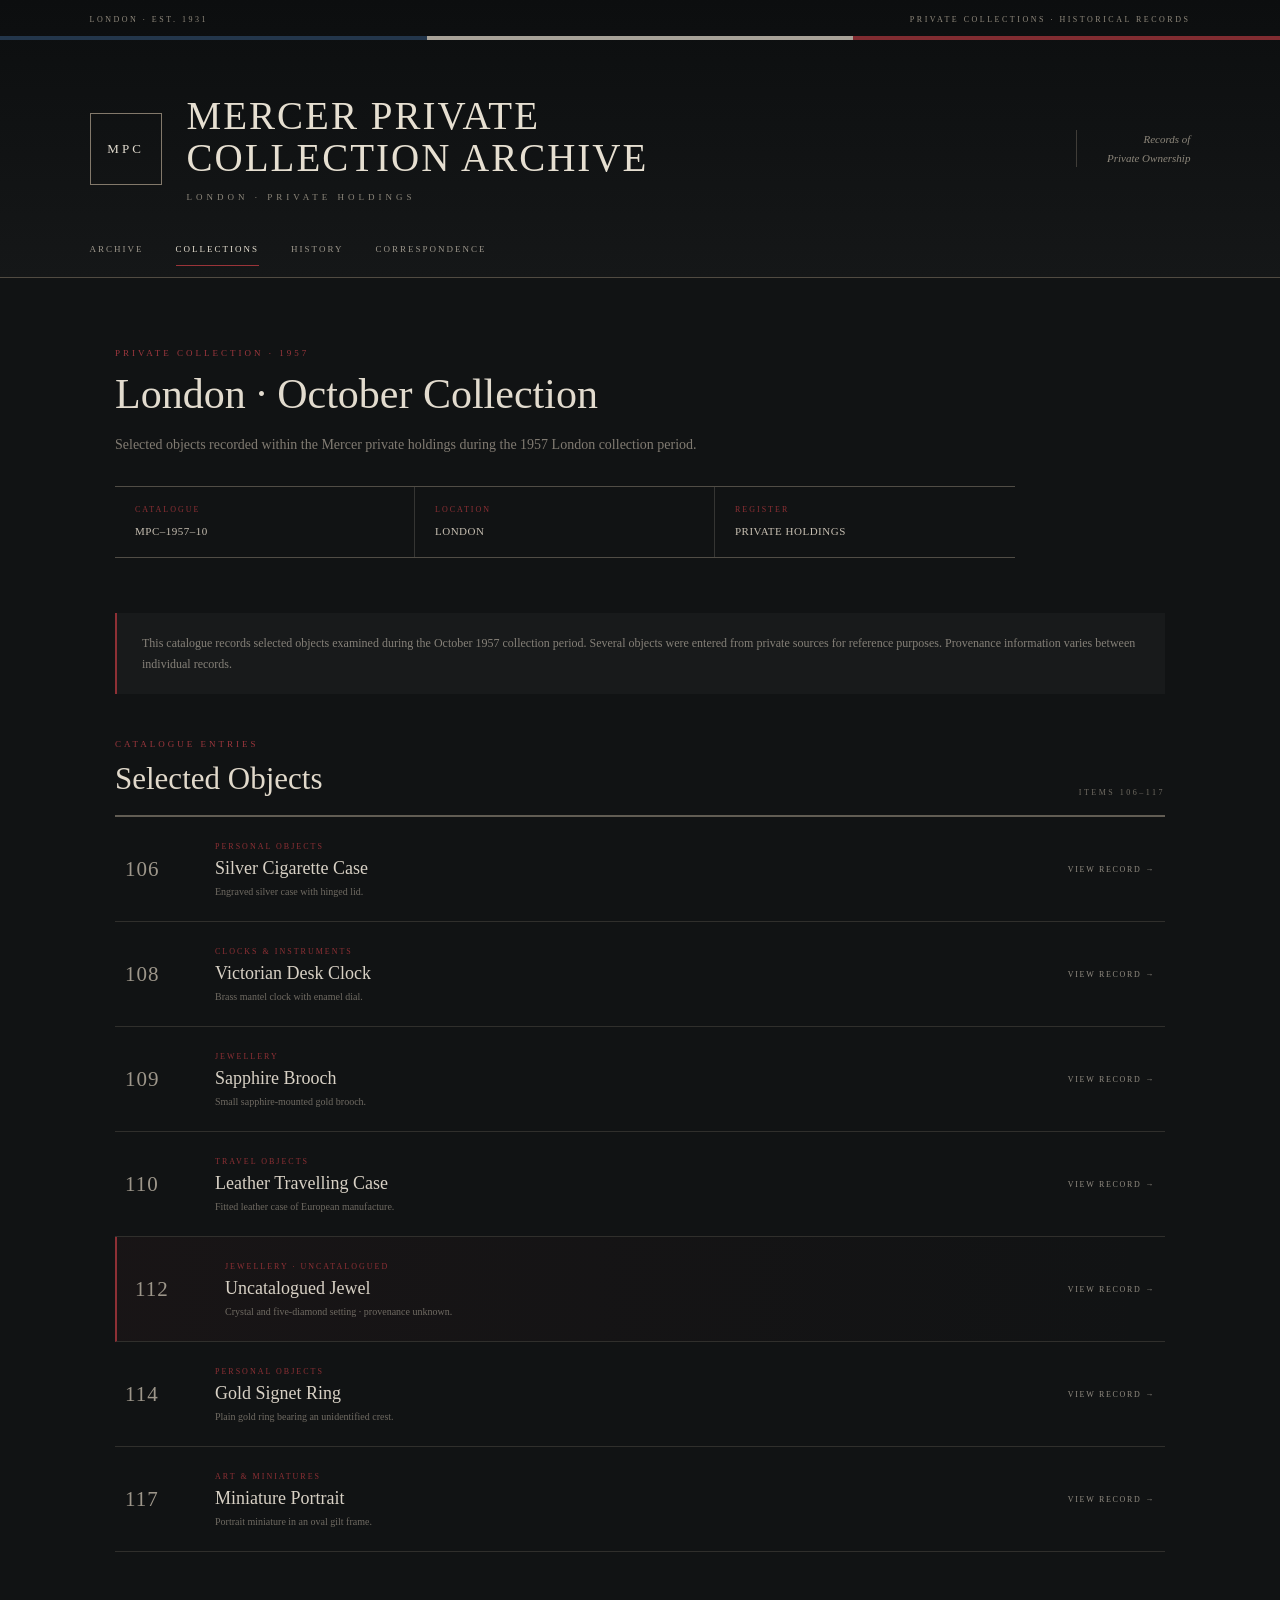
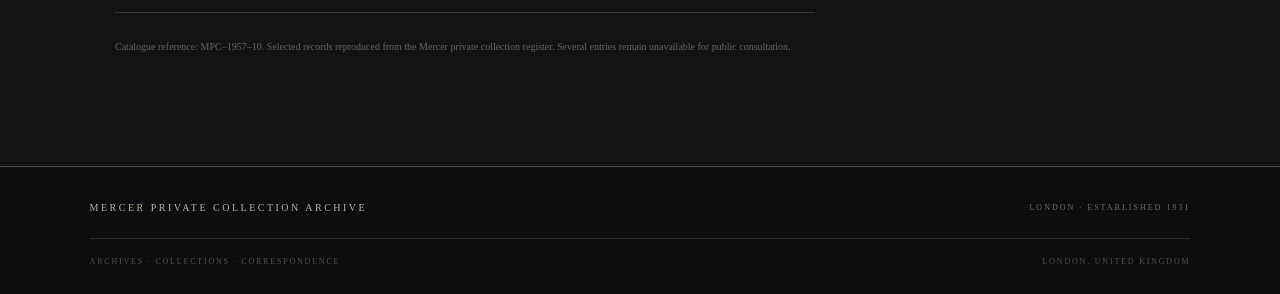
==== catalogue-1957.html @ b0cab0dc "Add initial HTML structure for 1957 catalogue" ====
<!DOCTYPE html>
<html lang="en">

<head>
    <meta charset="UTF-8">
    <meta name="viewport" content="width=device-width, initial-scale=1.0">

    <title>1957 Catalogue — Mercer Private Collection Archive</title>

    <link rel="stylesheet" href="style.css">

    <style>

        /* =========================================
           1957 CATALOGUE
           ========================================= */

        .catalogue-header {
            max-width: 900px;
            margin-bottom: 55px;
        }

        .catalogue-header h2 {
            margin: 0;

            color: #e2dbce;

            font-size: 42px;
            font-weight: normal;

            line-height: 1.15;
        }

        .catalogue-header .subtitle {
            margin: 14px 0 0;

            color: #817b72;

            font-size: 14px;
            line-height: 1.7;
        }


        /* CATALOGUE IDENTIFICATION */

        .catalogue-meta {
            display: grid;

            grid-template-columns: repeat(3, 1fr);

            margin-top: 30px;

            border-top: 1px solid #514d46;
            border-bottom: 1px solid #514d46;
        }

        .catalogue-meta div {
            padding: 18px 20px;

            border-right: 1px solid #353533;
        }

        .catalogue-meta div:last-child {
            border-right: none;
        }

        .catalogue-meta span {
            display: block;

            margin-bottom: 7px;

            color: #8e3035;

            font-size: 8px;
            letter-spacing: 2px;
        }

        .catalogue-meta strong {
            color: #c6beb1;

            font-size: 11px;
            font-weight: normal;
            letter-spacing: 0.5px;
        }


        /* ARCHIVAL NOTICE */

        .catalogue-notice {
            margin: 45px 0;

            padding: 20px 25px;

            background: #181a1b;

            border-left: 2px solid #8e3035;

            color: #858078;

            font-size: 12px;
            line-height: 1.7;
        }


        /* LOT LIST */

        .lot-list {
            border-top: 1px solid #625d54;
        }

        .lot {
            display: grid;

            grid-template-columns: 90px 1fr 150px;

            align-items: center;

            min-height: 105px;

            padding: 20px 10px;

            border-bottom: 1px solid #302f2c;

            transition: background 0.25s ease;
        }

        .lot:hover {
            background: #181a1b;
        }


        .lot-number {
            color: #9d968a;

            font-size: 21px;
            letter-spacing: 1px;
        }


        .lot-info .category {
            margin: 0 0 7px;

            color: #8e3035;

            font-size: 8px;
            letter-spacing: 2px;

            text-transform: uppercase;
        }


        .lot-info h3 {
            margin: 0;

            color: #d8d1c5;

            font-size: 18px;
            font-weight: normal;
        }


        .lot-info p {
            margin: 7px 0 0;

            color: #6f6a62;

            font-size: 10px;
        }


        .lot > a {
            color: #928c82;

            font-size: 8px;
            letter-spacing: 1.7px;

            text-align: right;

            text-decoration: none;
        }


        .lot > a:hover {
            color: #bd464b;
        }


        /* ITEM 112 */

        .lot.special {
            border-left: 2px solid #8e3035;

            padding-left: 18px;

            background:
                linear-gradient(
                    90deg,
                    rgba(142, 48, 53, 0.06),
                    transparent
                );
        }


        /* CATALOGUE FOOTNOTE */

        .catalogue-footnote {
            max-width: 700px;

            margin-top: 60px;

            padding-top: 25px;

            border-top: 1px solid #353533;

            color: #68645d;

            font-size: 10px;
            line-height: 1.8;
        }


        @media (max-width: 700px) {

            .catalogue-header h2 {
                font-size: 34px;
            }

            .catalogue-meta {
                grid-template-columns: 1fr;
            }

            .catalogue-meta div {
                border-right: none;
                border-bottom: 1px solid #353533;
            }

            .catalogue-meta div:last-child {
                border-bottom: none;
            }

            .lot {
                grid-template-columns: 65px 1fr;
                gap: 12px;
            }

            .lot > a {
                grid-column: 2;

                text-align: left;

                margin-top: 8px;
            }

        }

    </style>

</head>


<body>


<header>

    <div class="top-line">
        <span>LONDON · EST. 1931</span>
        <span>PRIVATE COLLECTIONS · HISTORICAL RECORDS</span>
    </div>


    <div class="british-line">
        <span class="blue"></span>
        <span class="white"></span>
        <span class="red"></span>
    </div>


    <div class="header-content">

        <div class="archive-mark">
            MPC
        </div>

        <div class="title-block">

            <h1>
                Mercer Private<br>
                Collection Archive
            </h1>

            <p>
                LONDON · PRIVATE HOLDINGS
            </p>

        </div>

        <div class="header-note">
            Records of<br>
            Private Ownership
        </div>

    </div>


    <nav>

        <a href="index.html">
            ARCHIVE
        </a>

        <a href="catalogue-1957.html" class="active">
            COLLECTIONS
        </a>

        <a href="#">
            HISTORY
        </a>

        <a href="#">
            CORRESPONDENCE
        </a>

    </nav>

</header>



<main>


    <div class="catalogue-header">

        <p class="eyebrow">
            PRIVATE COLLECTION · 1957
        </p>

        <h2>
            London · October Collection
        </h2>

        <p class="subtitle">
            Selected objects recorded within the Mercer private
            holdings during the 1957 London collection period.
        </p>


        <div class="catalogue-meta">

            <div>

                <span>CATALOGUE</span>

                <strong>
                    MPC–1957–10
                </strong>

            </div>


            <div>

                <span>LOCATION</span>

                <strong>
                    LONDON
                </strong>

            </div>


            <div>

                <span>REGISTER</span>

                <strong>
                    PRIVATE HOLDINGS
                </strong>

            </div>

        </div>

    </div>



    <div class="catalogue-notice">

        This catalogue records selected objects examined during
        the October 1957 collection period. Several objects were
        entered from private sources for reference purposes.
        Provenance information varies between individual records.

    </div>



    <section>

        <div class="section-heading">

            <div>

                <p class="eyebrow">
                    CATALOGUE ENTRIES
                </p>

                <h2>
                    Selected Objects
                </h2>

            </div>

            <span>
                ITEMS 106–117
            </span>

        </div>



        <div class="lot-list">


            <!-- ITEM 106 -->

            <div class="lot">

                <div class="lot-number">
                    106
                </div>

                <div class="lot-info">

                    <p class="category">
                        PERSONAL OBJECTS
                    </p>

                    <h3>
                        Silver Cigarette Case
                    </h3>

                    <p>
                        Engraved silver case with hinged lid.
                    </p>

                </div>

                <a href="#">
                    VIEW RECORD →
                </a>

            </div>



            <!-- ITEM 108 -->

            <div class="lot">

                <div class="lot-number">
                    108
                </div>

                <div class="lot-info">

                    <p class="category">
                        CLOCKS & INSTRUMENTS
                    </p>

                    <h3>
                        Victorian Desk Clock
                    </h3>

                    <p>
                        Brass mantel clock with enamel dial.
                    </p>

                </div>

                <a href="#">
                    VIEW RECORD →
                </a>

            </div>



            <!-- ITEM 109 -->

            <div class="lot">

                <div class="lot-number">
                    109
                </div>

                <div class="lot-info">

                    <p class="category">
                        JEWELLERY
                    </p>

                    <h3>
                        Sapphire Brooch
                    </h3>

                    <p>
                        Small sapphire-mounted gold brooch.
                    </p>

                </div>

                <a href="#">
                    VIEW RECORD →
                </a>

            </div>



            <!-- ITEM 110 -->

            <div class="lot">

                <div class="lot-number">
                    110
                </div>

                <div class="lot-info">

                    <p class="category">
                        TRAVEL OBJECTS
                    </p>

                    <h3>
                        Leather Travelling Case
                    </h3>

                    <p>
                        Fitted leather case of European manufacture.
                    </p>

                </div>

                <a href="#">
                    VIEW RECORD →
                </a>

            </div>



            <!-- ITEM 112 — IMPORTANT -->

            <div class="lot special">

                <div class="lot-number">
                    112
                </div>

                <div class="lot-info">

                    <p class="category">
                        JEWELLERY · UNCATALOGUED
                    </p>

                    <h3>
                        Uncatalogued Jewel
                    </h3>

                    <p>
                        Crystal and five-diamond setting · provenance unknown.
                    </p>

                </div>

                <a href="record-1957.html?item=112">
                    VIEW RECORD →
                </a>

            </div>



            <!-- ITEM 114 -->

            <div class="lot">

                <div class="lot-number">
                    114
                </div>

                <div class="lot-info">

                    <p class="category">
                        PERSONAL OBJECTS
                    </p>

                    <h3>
                        Gold Signet Ring
                    </h3>

                    <p>
                        Plain gold ring bearing an unidentified crest.
                    </p>

                </div>

                <a href="#">
                    VIEW RECORD →
                </a>

            </div>



            <!-- ITEM 117 -->

            <div class="lot">

                <div class="lot-number">
                    117
                </div>

                <div class="lot-info">

                    <p class="category">
                        ART & MINIATURES
                    </p>

                    <h3>
                        Miniature Portrait
                    </h3>

                    <p>
                        Portrait miniature in an oval gilt frame.
                    </p>

                </div>

                <a href="#">
                    VIEW RECORD →
                </a>

            </div>


        </div>

    </section>



    <p class="catalogue-footnote">

        Catalogue reference: MPC–1957–10.
        Selected records reproduced from the Mercer private
        collection register. Several entries remain unavailable
        for public consultation.

    </p>


</main>



<footer>

    <div class="footer-main">

        <div>
            MERCER PRIVATE COLLECTION ARCHIVE
        </div>

        <span>
            LONDON · ESTABLISHED 1931
        </span>

    </div>


    <div class="footer-bottom">

        <span>
            ARCHIVES · COLLECTIONS · CORRESPONDENCE
        </span>

        <span>
            LONDON, UNITED KINGDOM
        </span>

    </div>

</footer>


</body>
</html>
---- style.css ----
/* =========================================
   MERCER PRIVATE COLLECTION ARCHIVE
   LONDON · EST. 1931
   ========================================= */

* {
    box-sizing: border-box;
}

html {
    scroll-behavior: smooth;
}

body {
    margin: 0;
    background: #111314;
    color: #ddd8cc;
    font-family: Georgia, "Times New Roman", serif;
}


/* =========================================
   HEADER
   ========================================= */

header {
    background:
        linear-gradient(
            180deg,
            #0c0e0f 0%,
            #151718 100%
        );

    border-bottom: 1px solid #514b42;
}


/* TOP LINE */

.top-line {
    display: flex;
    justify-content: space-between;

    padding: 15px 7% 12px;

    color: #918a7d;

    font-size: 8px;
    letter-spacing: 2.5px;
    text-transform: uppercase;
}


/* BRITISH-INSPIRED ACCENT */

.british-line {
    display: flex;
    height: 4px;
    opacity: 0.9;
}

.british-line .blue {
    flex: 1;
    background: #263b52;
}

.british-line .white {
    flex: 1;
    background: #b9b3a7;
}

.british-line .red {
    flex: 1;
    background: #8e3035;
}


/* HEADER CONTENT */

.header-content {
    display: flex;
    align-items: center;

    gap: 25px;

    padding: 55px 7% 42px;
}


.archive-mark {
    width: 72px;
    height: 72px;

    display: flex;
    align-items: center;
    justify-content: center;

    flex-shrink: 0;

    border: 1px solid #83796b;

    color: #e2dccf;

    font-size: 13px;
    letter-spacing: 3px;
}


.title-block {
    flex: 1;
}


.title-block h1 {
    margin: 0;

    color: #e6dfd1;

    font-size: 39px;
    font-weight: normal;
    line-height: 1.08;

    letter-spacing: 2px;

    text-transform: uppercase;
}


.title-block p {
    margin: 13px 0 0;

    color: #8d877b;

    font-size: 9px;
    letter-spacing: 4px;
}


.header-note {
    padding-left: 30px;

    border-left: 1px solid #403d38;

    color: #8d877b;

    font-size: 11px;
    font-style: italic;
    line-height: 1.7;

    text-align: right;
}


/* =========================================
   NAVIGATION
   ========================================= */

nav {
    display: flex;
    gap: 32px;

    padding: 0 7% 23px;
}


nav a {
    position: relative;

    color: #9c968b;

    font-size: 9px;
    letter-spacing: 2px;

    text-decoration: none;
}


nav a:hover,
nav a.active {
    color: #e5ded0;
}


nav a.active::after {
    content: "";

    position: absolute;

    left: 0;
    right: 0;
    bottom: -12px;

    height: 1px;

    background: #9b3439;
}


/* =========================================
   MAIN
   ========================================= */

main {
    max-width: 1120px;

    margin: 0 auto;

    padding: 70px 35px 100px;
}


/* =========================================
   SEARCH
   ========================================= */

.search-panel {
    display: grid;

    grid-template-columns: 1fr 1fr;

    gap: 60px;

    padding: 38px 42px;

    background: #181a1b;

    border: 1px solid #45423d;

    border-top: 2px solid #8e3035;
}


.eyebrow {
    margin: 0 0 12px;

    color: #9d373d;

    font-size: 9px;
    letter-spacing: 3px;

    text-transform: uppercase;
}


.search-panel h2 {
    margin: 0;

    color: #e2dbce;

    font-size: 28px;
    font-weight: normal;
}


.search-description {
    max-width: 500px;

    margin: 15px 0 0;

    color: #858078;

    font-size: 13px;
    line-height: 1.8;
}


/* SEARCH BOX */

.search-box {
    display: flex;
    align-items: center;

    gap: 8px;

    align-self: center;
}


.search-box input {
    width: 100%;

    padding: 15px 16px;

    background: #101213;

    border: 1px solid #5a554c;

    color: #e4ded2;

    font-family: Georgia, "Times New Roman", serif;

    font-size: 13px;

    outline: none;
}


.search-box input::placeholder {
    color: #69645c;
}


.search-box input:focus {
    border-color: #9d373d;
}


.search-box button {
    padding: 15px 24px;

    background: #8e3035;

    border: 1px solid #a84448;

    color: #f0e9dc;

    font-family: Georgia, "Times New Roman", serif;

    font-size: 9px;

    letter-spacing: 2px;

    cursor: pointer;
}


.search-box button:hover {
    background: #a13a3f;
}


.search-message {
    margin: 15px 0 0;

    color: #a84448;

    font-size: 10px;
    letter-spacing: 1px;
}


/* =========================================
   RECORDS
   ========================================= */

.records {
    margin-top: 90px;
}


.section-heading {
    display: flex;

    justify-content: space-between;
    align-items: end;

    padding-bottom: 18px;

    border-bottom: 1px solid #625d54;
}


.section-heading h2 {
    margin: 0;

    color: #e1d9cb;

    font-size: 31px;
    font-weight: normal;
}


.section-heading > span {
    color: #716c63;

    font-size: 8px;
    letter-spacing: 2.5px;
}


/* RECORD LIST */

.record-list {
    border-bottom: 1px solid #625d54;
}


.record-entry {
    display: grid;

    grid-template-columns: 120px 1fr 150px;

    align-items: center;

    min-height: 135px;

    padding: 22px 12px;

    border-bottom: 1px solid #302f2c;

    transition: background 0.25s ease;
}


.record-entry:last-child {
    border-bottom: none;
}


.record-entry:hover {
    background: #181a1b;
}


/* FEATURED YEAR */

.record-entry.featured {
    border-left: 2px solid #8e3035;

    padding-left: 22px;

    background:
        linear-gradient(
            90deg,
            rgba(142, 48, 53, 0.08),
            transparent
        );
}


.record-year {
    color: #aaa396;

    font-size: 29px;

    letter-spacing: 1px;
}


.record-info {
    padding-right: 30px;
}


.record-info p {
    margin: 0 0 8px;

    color: #9d373d;

    font-size: 8px;
    letter-spacing: 2.5px;
}


.record-info h3 {
    margin: 0;

    color: #d9d2c6;

    font-size: 20px;
    font-weight: normal;
}


.record-info span {
    display: block;

    margin-top: 8px;

    color: #716d66;

    font-size: 10px;
}


.record-entry > a {
    color: #9c968b;

    font-size: 8px;
    letter-spacing: 1.8px;

    text-align: right;

    text-decoration: none;
}


.record-entry > a:hover {
    color: #c14a4e;
}


/* =========================================
   ARCHIVE NOTE
   ========================================= */

.archive-note {
    display: grid;

    grid-template-columns: 90px 1fr;

    gap: 30px;

    max-width: 780px;

    margin-top: 90px;

    padding: 32px;

    background: #181a1b;

    border: 1px solid #3e3c38;

    border-left: 3px solid #8e3035;
}


.note-mark {
    width: 60px;
    height: 60px;

    display: flex;
    align-items: center;
    justify-content: center;

    border: 1px solid #6a6359;

    color: #b9b0a1;

    font-size: 10px;
    letter-spacing: 2px;
}


.archive-note h2 {
    max-width: 580px;

    margin: 0;

    color: #ddd5c7;

    font-size: 23px;
    font-weight: normal;

    line-height: 1.4;
}


.archive-note p:not(.eyebrow) {
    max-width: 620px;

    margin: 15px 0 0;

    color: #77726a;

    font-size: 13px;
    line-height: 1.8;
}


/* =========================================
   FOOTER
   ========================================= */

footer {
    background: #0b0d0e;

    border-top: 1px solid #514b42;

    padding: 35px 7% 28px;
}


.footer-main {
    display: flex;

    justify-content: space-between;

    align-items: center;
}


.footer-main div {
    color: #bdb5a7;

    font-size: 10px;
    letter-spacing: 2.5px;
}


.footer-main span {
    color: #716c63;

    font-size: 8px;
    letter-spacing: 2px;
}


.footer-bottom {
    display: flex;

    justify-content: space-between;

    margin-top: 25px;
    padding-top: 18px;

    border-top: 1px solid #292a28;

    color: #57534c;

    font-size: 8px;
    letter-spacing: 1.8px;
}


/* =========================================
   MOBILE
   ========================================= */

@media (max-width: 760px) {

    .top-line {
        flex-direction: column;

        gap: 7px;

        padding-left: 20px;
        padding-right: 20px;
    }


    .header-content {
        padding: 40px 20px 30px;

        align-items: flex-start;
    }


    .archive-mark {
        width: 55px;
        height: 55px;

        font-size: 10px;
    }


    .title-block h1 {
        font-size: 25px;
    }


    .title-block p {
        font-size: 7px;
        letter-spacing: 2px;
    }


    .header-note {
        display: none;
    }


    nav {
        padding-left: 20px;
        padding-right: 20px;

        gap: 20px;

        flex-wrap: wrap;
    }


    main {
        padding: 45px 20px 70px;
    }


    .search-panel {
        grid-template-columns: 1fr;

        gap: 30px;

        padding: 28px 25px;
    }


    .search-panel h2 {
        font-size: 24px;
    }


    .search-box {
        width: 100%;
    }


    .section-heading {
        flex-direction: column;

        align-items: flex-start;

        gap: 12px;
    }


    .section-heading h2 {
        font-size: 27px;
    }


    .record-entry {
        grid-template-columns: 75px 1fr;

        gap: 15px;

        padding: 25px 5px;
    }


    .record-year {
        font-size: 23px;
    }


    .record-info h3 {
        font-size: 17px;
    }


    .record-entry > a {
        grid-column: 2;

        text-align: left;

        margin-top: 5px;
    }


    .archive-note {
        grid-template-columns: 1fr;

        gap: 20px;

        padding: 25px;
    }


    .footer-main,
    .footer-bottom {
        flex-direction: column;

        align-items: flex-start;

        gap: 10px;
    }

}
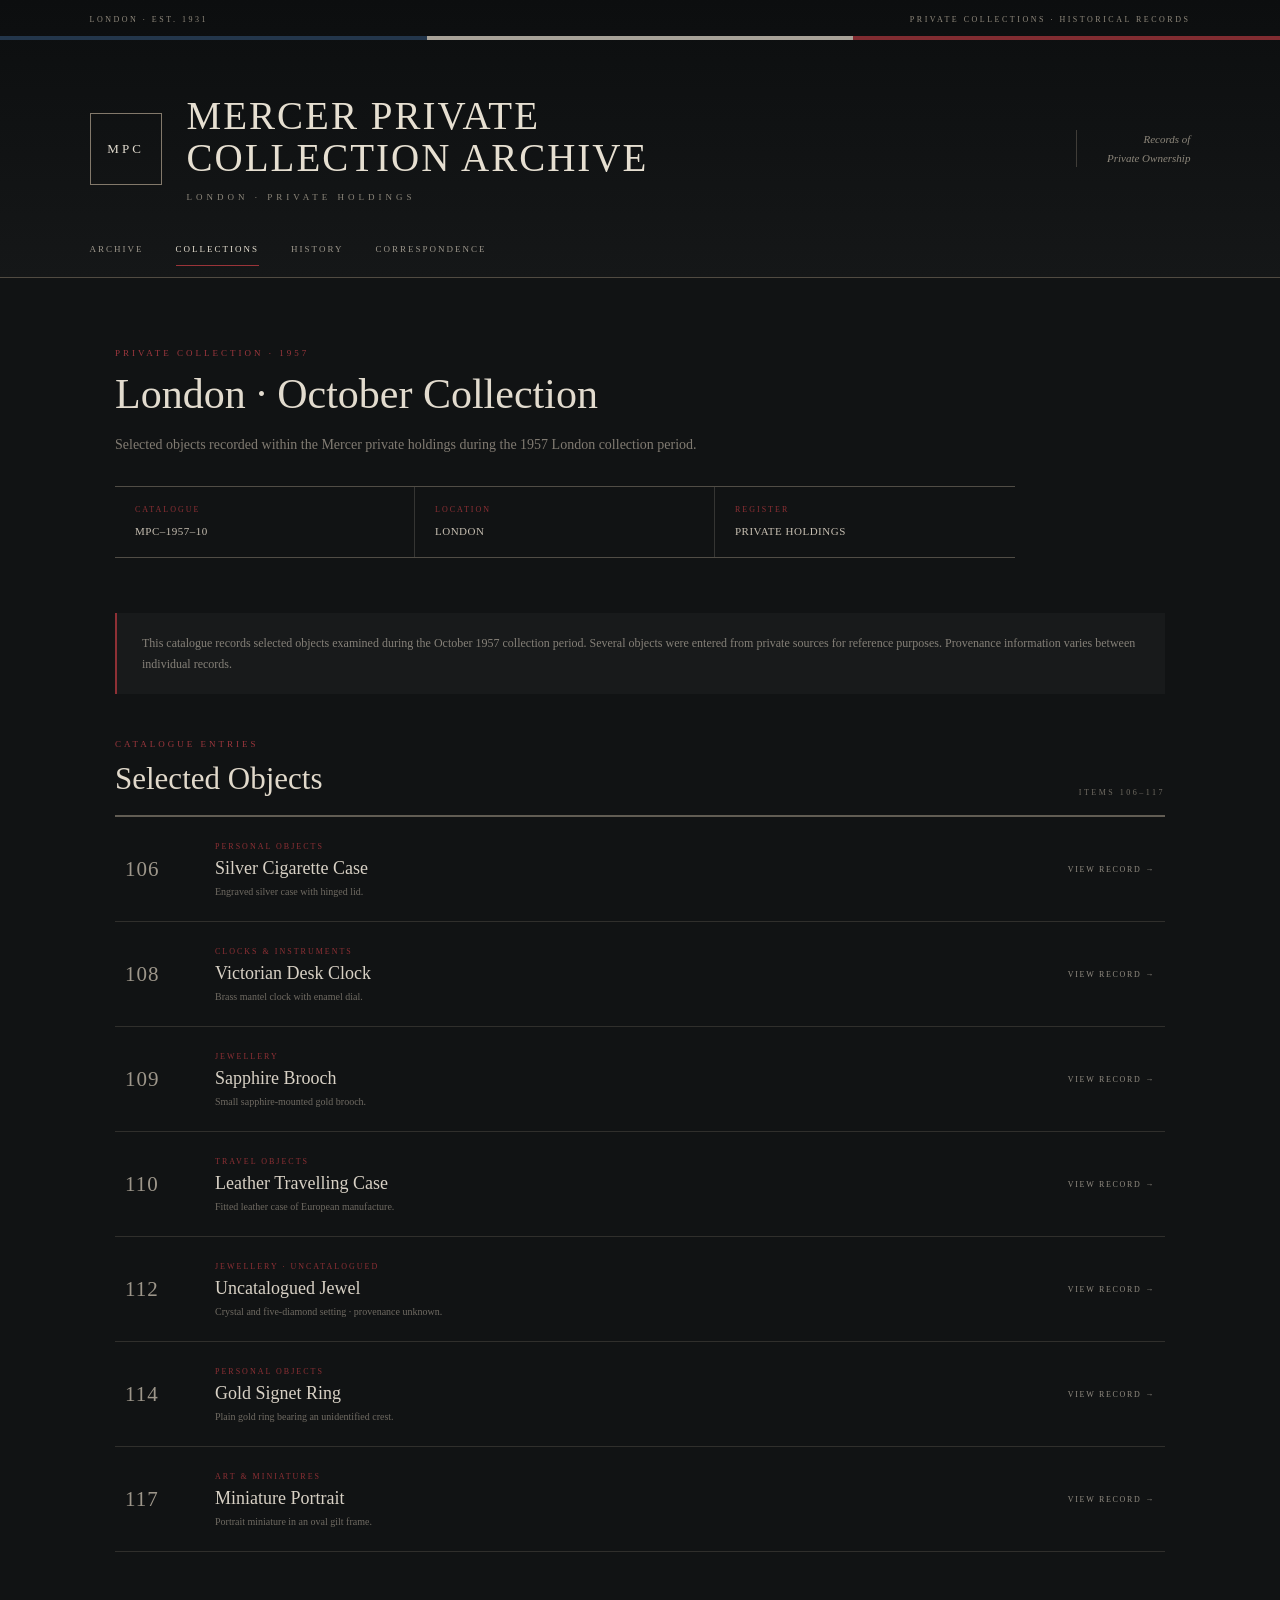
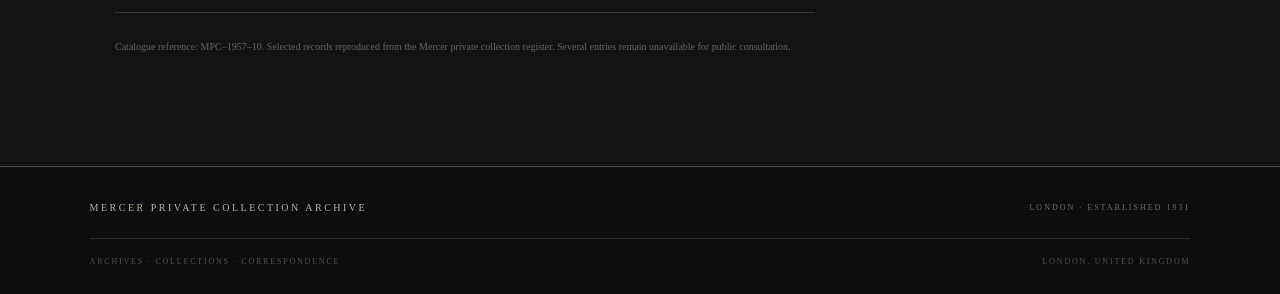
==== commit 61d4c0ba: "Remove special styling for item 112" ====
--- a/catalogue-1957.html
+++ b/catalogue-1957.html
@@ -186,19 +186,6 @@
 
 
         /* ITEM 112 */
-
-        .lot.special {
-            border-left: 2px solid #8e3035;
-
-            padding-left: 18px;
-
-            background:
-                linear-gradient(
-                    90deg,
-                    rgba(142, 48, 53, 0.06),
-                    transparent
-                );
-        }
 
 
         /* CATALOGUE FOOTNOTE */
@@ -554,7 +541,7 @@
 
             <!-- ITEM 112 — IMPORTANT -->
 
-            <div class="lot special">
+            <div class="lot">
 
                 <div class="lot-number">
                     112
